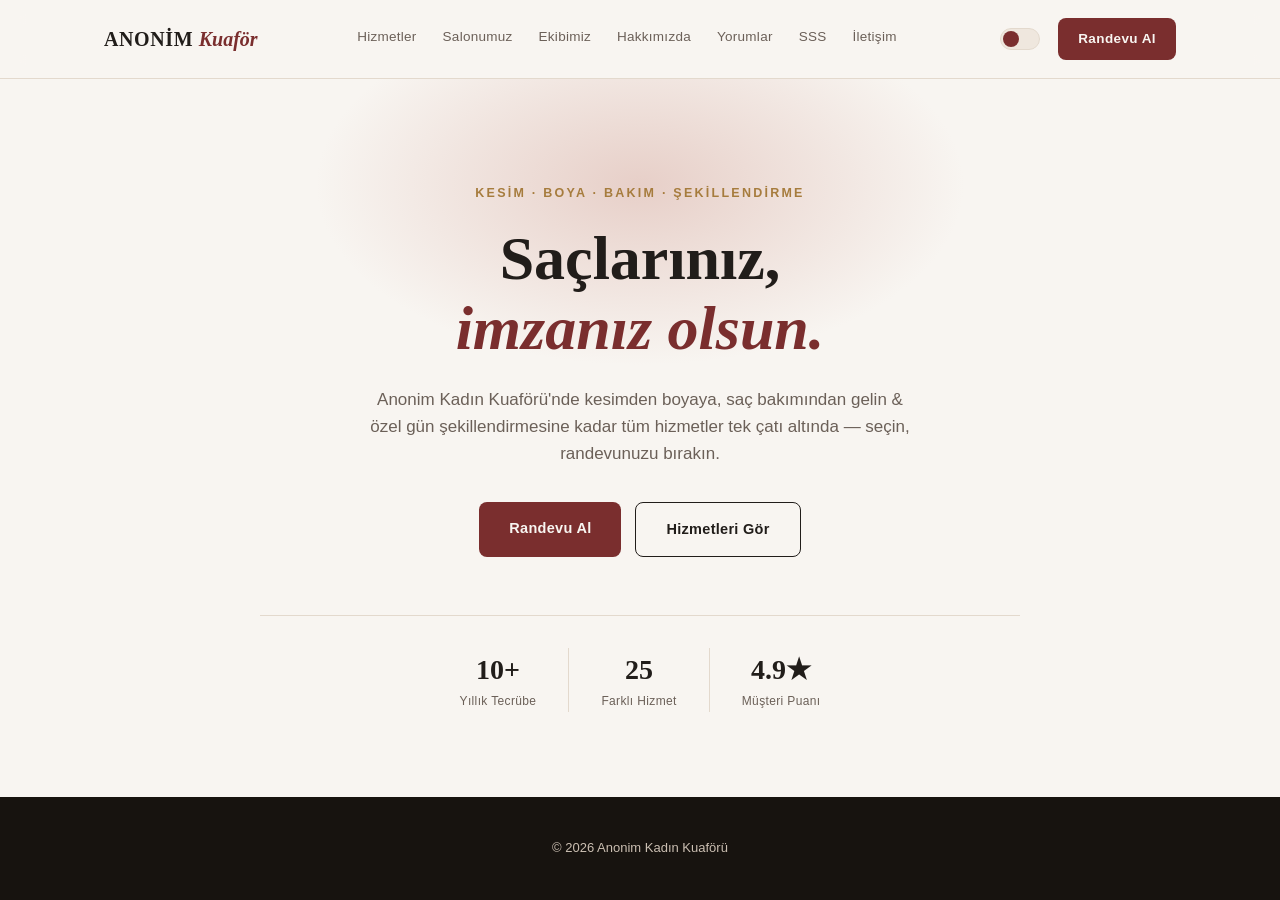
==== index.html @ 248fdbe5 "Anonim Kadın Kuaförü demo sitesi eklendi Anonim Güzellik Merkezi ile aynı standartta (kesim/boya/bak" ====
<!DOCTYPE html>
<html lang="tr">
<head>
<meta charset="UTF-8">
<meta name="viewport" content="width=device-width, initial-scale=1.0">
<title>Anonim Kadın Kuaförü — Kesim, Boya &amp; Saç Bakımı</title>
<meta name="description" content="Anonim Kadın Kuaförü — kesim, boyama, saç bakımı, gelin &amp; özel gün şekillendirmesi ve kalıcı düzleştirme hizmetleri. Hizmetlerinizi seçin, kolayca randevu alın.">

<meta property="og:type" content="website">
<meta property="og:url" content="https://anonimkadinkuafor.vercel.app/">
<meta property="og:title" content="Anonim Kadın Kuaförü">
<meta property="og:description" content="Kesimden boyaya, bakımdan özel gün şekillendirmesine — tek adreste, kolayca seçip randevu alın.">
<meta property="og:image" content="https://anonimkadinkuafor.vercel.app/assets/og-image.png">
<meta property="og:image:width" content="1200">
<meta property="og:image:height" content="630">
<meta name="twitter:card" content="summary_large_image">
<meta name="twitter:title" content="Anonim Kadın Kuaförü">
<meta name="twitter:description" content="Kesimden boyaya, bakımdan özel gün şekillendirmesine — tek adreste, kolayca seçip randevu alın.">
<meta name="twitter:image" content="https://anonimkadinkuafor.vercel.app/assets/og-image.png">

<link rel="icon" href="assets/favicon-64.png" type="image/png">
<link rel="apple-touch-icon" href="assets/logo-512.png">
<link rel="stylesheet" href="style.css">
<script>
  (function () {
    var saved = localStorage.getItem("theme");
    var prefersDark = window.matchMedia("(prefers-color-scheme: dark)").matches;
    document.documentElement.setAttribute("data-theme", saved || (prefersDark ? "dark" : "light"));
  })();
</script>
</head>
<body>

<header class="nav" id="nav">
  <div class="nav-inner">
    <a href="index.html" class="logo">Anonim <span class="logo-dim">Kuaför</span></a>
    <nav class="nav-links">
      <a href="hizmetler.html">Hizmetler</a>
      <a href="salonumuz.html">Salonumuz</a>
      <a href="ekibimiz.html">Ekibimiz</a>
      <a href="hakkimizda.html">Hakkımızda</a>
      <a href="yorumlar.html">Yorumlar</a>
      <a href="sss.html">SSS</a>
      <a href="iletisim.html">İletişim</a>
    </nav>
    <div class="nav-actions">
      <button class="theme-toggle" id="themeToggle" role="switch" aria-checked="false" aria-label="Karanlık modu aç/kapat">
        <span class="theme-toggle-track"><span class="theme-toggle-thumb"></span></span>
      </button>
      <a href="iletisim.html" class="nav-cta">Randevu Al</a>
    </div>
    <button class="menu-toggle" id="menuToggle" aria-label="Menüyü aç">
      <span></span><span></span><span></span>
    </button>
  </div>
  <nav class="nav-mobile" id="navMobile">
    <a href="hizmetler.html">Hizmetler</a>
    <a href="salonumuz.html">Salonumuz</a>
    <a href="ekibimiz.html">Ekibimiz</a>
    <a href="hakkimizda.html">Hakkımızda</a>
    <a href="yorumlar.html">Yorumlar</a>
    <a href="sss.html">SSS</a>
    <a href="iletisim.html">İletişim</a>
  </nav>
</header>

<main>

  <section class="hero" id="top">
    <div class="hero-inner reveal">
      <span class="hero-eyebrow">Kesim · Boya · Bakım · Şekillendirme</span>
      <h1>Saçlarınız,<br><em>imzanız olsun.</em></h1>
      <p class="hero-sub">Anonim Kadın Kuaförü'nde kesimden boyaya, saç bakımından gelin &amp; özel gün şekillendirmesine kadar tüm hizmetler tek çatı altında — seçin, randevunuzu bırakın.</p>
      <div class="hero-actions">
        <a href="iletisim.html" class="btn-primary">Randevu Al</a>
        <a href="hizmetler.html" class="btn-secondary">Hizmetleri Gör</a>
      </div>
      <div class="hero-stats">
        <div class="hero-stat">
          <div class="hero-stat-num">10+</div>
          <div class="hero-stat-label">Yıllık Tecrübe</div>
        </div>
        <div class="hero-stat">
          <div class="hero-stat-num">25</div>
          <div class="hero-stat-label">Farklı Hizmet</div>
        </div>
        <div class="hero-stat">
          <div class="hero-stat-num">4.9★</div>
          <div class="hero-stat-label">Müşteri Puanı</div>
        </div>
      </div>
    </div>
  </section>

</main>

<footer class="footer">
  <p>&copy; 2026 Anonim Kadın Kuaförü</p>
</footer>

<script src="script.js"></script>
</body>
</html>
---- style.css ----
:root {
  --bg: #f8f5f1;
  --bg-soft: #efe7de;
  --text: #211d1a;
  --text-soft: #6b6058;
  --accent: #7a2e2e;
  --accent-soft: #e7cfc8;
  --gold: #a67c3d;
  --border: #e3d9cd;
  --radius: 8px;
  --max: 1120px;
  --serif: Georgia, "Times New Roman", "Iowan Old Style", serif;
  --sans: -apple-system, BlinkMacSystemFont, "Segoe UI", Roboto, sans-serif;
}

[data-theme="dark"] {
  --bg: #17130f;
  --bg-soft: #221c17;
  --text: #f2ece5;
  --text-soft: #b3a598;
  --accent: #d98a6f;
  --accent-soft: #3a2620;
  --gold: #d4af6a;
  --border: #332a22;
}

* { box-sizing: border-box; }

html {
  background: var(--bg);
  transition: background-color 0.3s ease;
}

body {
  margin: 0;
  font-family: var(--sans);
  background: var(--bg);
  color: var(--text);
  line-height: 1.6;
  transition: background-color 0.3s ease, color 0.3s ease;
  min-height: 100vh;
  display: flex;
  flex-direction: column;
}

main { flex: 1 0 auto; }

img { max-width: 100%; display: block; }
a { color: inherit; text-decoration: none; }
ul { margin: 0; padding: 0; list-style: none; }

.reveal {
  opacity: 0;
  transform: translateY(16px);
  transition: opacity 0.6s ease, transform 0.6s ease;
}
.reveal.visible { opacity: 1; transform: translateY(0); }

/* Confetti */
.confetti-piece {
  position: fixed;
  width: 8px;
  height: 8px;
  border-radius: 1px;
  pointer-events: none;
  z-index: 400;
  animation: confetti-burst 1.2s ease-out forwards;
}
@keyframes confetti-burst {
  0% { transform: translate(0, 0) rotate(0deg); opacity: 1; }
  100% { transform: translate(var(--x), var(--y)) rotate(var(--r)); opacity: 0; }
}

/* Nav */
.nav {
  position: sticky;
  top: 0;
  z-index: 200;
  background: rgba(248, 245, 241, 0.86);
  backdrop-filter: blur(12px);
  border-bottom: 1px solid var(--border);
}
[data-theme="dark"] .nav { background: rgba(23, 19, 15, 0.86); }

.nav-inner {
  max-width: var(--max);
  margin: 0 auto;
  padding: 18px 24px;
  display: flex;
  align-items: center;
  justify-content: space-between;
  gap: 24px;
}

.logo {
  font-family: var(--serif);
  font-size: 20px;
  font-weight: 700;
  letter-spacing: 0.03em;
  text-transform: uppercase;
  color: var(--text);
}
.logo-dim { color: var(--accent); font-style: italic; text-transform: none; letter-spacing: 0; }

.nav-links {
  display: flex;
  gap: 26px;
  font-size: 13.5px;
  letter-spacing: 0.02em;
}
.nav-links a {
  color: var(--text-soft);
  transition: color 0.2s ease;
  padding-bottom: 4px;
  border-bottom: 1px solid transparent;
}
.nav-links a:hover, .nav-links a.active { color: var(--text); border-bottom-color: var(--gold); }

.nav-actions { display: flex; align-items: center; gap: 14px; }

.theme-toggle {
  background: none;
  border: none;
  cursor: pointer;
  padding: 4px;
}
.theme-toggle-track {
  width: 40px;
  height: 22px;
  border-radius: 980px;
  background: var(--bg-soft);
  border: 1px solid var(--border);
  display: block;
  position: relative;
}
.theme-toggle-thumb {
  position: absolute;
  top: 2px;
  left: 2px;
  width: 16px;
  height: 16px;
  border-radius: 50%;
  background: var(--accent);
  transition: transform 0.25s ease;
}
[data-theme="dark"] .theme-toggle-thumb { transform: translateX(18px); }

.nav-cta {
  background: var(--accent);
  color: var(--bg);
  padding: 10px 20px;
  border-radius: var(--radius);
  font-size: 13.5px;
  font-weight: 700;
  letter-spacing: 0.03em;
  white-space: nowrap;
}

.menu-toggle {
  display: none;
  flex-direction: column;
  gap: 5px;
  background: none;
  border: none;
  cursor: pointer;
  padding: 6px;
}
.menu-toggle span { width: 22px; height: 2px; background: var(--text); }

.nav-mobile {
  display: none;
  flex-direction: column;
  padding: 8px 24px 20px;
  gap: 14px;
  border-top: 1px solid var(--border);
}
.nav-mobile a { font-size: 15px; color: var(--text-soft); }
.nav-mobile a.active { color: var(--accent); }
.nav-mobile.open { display: flex; }

/* Hero */
.hero {
  padding: 100px 24px 84px;
  text-align: center;
  position: relative;
  overflow: hidden;
}
.hero::before {
  content: "";
  position: absolute;
  top: -20%;
  left: 50%;
  transform: translateX(-50%);
  width: 900px;
  height: 500px;
  background: radial-gradient(closest-side, var(--accent-soft), transparent 72%);
  z-index: 0;
}
.hero-inner { max-width: 760px; margin: 0 auto; position: relative; z-index: 1; }

.hero-eyebrow {
  display: inline-block;
  font-size: 12.5px;
  letter-spacing: 0.18em;
  text-transform: uppercase;
  color: var(--gold);
  font-weight: 700;
  margin-bottom: 20px;
}

.hero h1 {
  font-family: var(--serif);
  font-size: clamp(38px, 6vw, 62px);
  font-weight: 700;
  line-height: 1.14;
  margin: 0 0 22px;
}
.hero h1 em { color: var(--accent); font-style: italic; }

.hero-sub {
  font-size: 17px;
  color: var(--text-soft);
  max-width: 560px;
  margin: 0 auto 34px;
}

.hero-actions { display: flex; gap: 14px; justify-content: center; flex-wrap: wrap; }

.btn-primary {
  background: var(--accent);
  color: var(--bg);
  padding: 15px 30px;
  border-radius: var(--radius);
  font-size: 14.5px;
  font-weight: 700;
  letter-spacing: 0.02em;
  display: inline-block;
  transition: transform 0.2s ease, box-shadow 0.2s ease;
}
.btn-primary:hover { transform: translateY(-2px); box-shadow: 0 10px 24px rgba(122, 46, 46, 0.25); }

.btn-secondary {
  background: transparent;
  color: var(--text);
  border: 1px solid var(--text);
  padding: 15px 30px;
  border-radius: var(--radius);
  font-size: 14.5px;
  font-weight: 700;
  letter-spacing: 0.02em;
  display: inline-block;
  transition: background-color 0.2s ease, border-color 0.2s ease;
}
.btn-secondary:hover { background: var(--bg-soft); border-color: var(--gold); }

.hero-stats {
  display: flex;
  justify-content: center;
  gap: 0;
  margin-top: 58px;
  flex-wrap: wrap;
  border-top: 1px solid var(--border);
  padding-top: 32px;
}
.hero-stat {
  text-align: center;
  padding: 0 32px;
  border-right: 1px solid var(--border);
}
.hero-stat:last-child { border-right: none; }
.hero-stat-num {
  font-family: var(--serif);
  font-size: 28px;
  font-weight: 700;
  color: var(--text);
}
.hero-stat-label { font-size: 12px; color: var(--text-soft); letter-spacing: 0.03em; }

/* Section shared */
.section-head { max-width: var(--max); margin: 0 auto 44px; padding: 0 24px; text-align: center; }
.section-head .eyebrow {
  font-size: 12.5px;
  letter-spacing: 0.16em;
  text-transform: uppercase;
  color: var(--gold);
  font-weight: 700;
  display: block;
  margin-bottom: 12px;
}
.section-head h2 {
  font-family: var(--serif);
  font-size: clamp(28px, 4vw, 40px);
  margin: 0 0 12px;
}
.section-head p { color: var(--text-soft); font-size: 16px; max-width: 560px; margin: 0 auto; }

section { padding: 90px 24px; }

/* Services — list/menu style (kart yerine satır) */
.services { background: var(--bg-soft); }

.service-category { max-width: 800px; margin: 0 auto 52px; }
.service-category:last-child { margin-bottom: 0; }

.service-category-title {
  font-family: var(--serif);
  font-size: 13px;
  font-weight: 700;
  letter-spacing: 0.12em;
  text-transform: uppercase;
  color: var(--gold);
  margin: 0 0 4px;
}

.service-list { }

.service-card {
  display: flex;
  align-items: center;
  justify-content: space-between;
  gap: 20px;
  padding: 20px 0;
  border-bottom: 1px solid var(--border);
  background: none;
  transition: padding-left 0.2s ease;
}
.service-card:first-child { border-top: 1px solid var(--border); }
.service-card.selected { padding-left: 10px; border-bottom-color: var(--accent); }

.service-card-info { flex: 1; min-width: 0; }
.service-card h3 { font-family: var(--serif); font-size: 18px; margin: 0 0 6px; font-weight: 700; }
.service-card p { font-size: 14px; color: var(--text-soft); margin: 0; line-height: 1.5; }

.service-meta {
  flex-shrink: 0;
  display: flex;
  align-items: center;
  gap: 16px;
}
.service-duration {
  font-size: 12px;
  color: var(--text-soft);
  border: 1px solid var(--border);
  border-radius: var(--radius);
  padding: 4px 10px;
  white-space: nowrap;
}

.service-select-btn {
  flex-shrink: 0;
  width: 40px;
  height: 40px;
  border-radius: 50%;
  border: 1px solid var(--accent);
  background: transparent;
  color: var(--accent);
  font-size: 20px;
  font-weight: 400;
  font-family: var(--sans);
  cursor: pointer;
  transition: background-color 0.2s ease, color 0.2s ease;
  display: flex;
  align-items: center;
  justify-content: center;
  line-height: 1;
}
.service-select-btn:hover { background: var(--accent-soft); }
.service-select-btn.is-selected {
  background: var(--accent);
  color: var(--bg);
  font-size: 15px;
}

.cart-bar {
  position: sticky;
  bottom: 20px;
  max-width: 420px;
  margin: 40px auto 0;
  background: var(--bg);
  border: 1px solid var(--border);
  border-radius: var(--radius);
  padding: 12px 12px 12px 22px;
  display: none;
  align-items: center;
  justify-content: space-between;
  gap: 16px;
  box-shadow: 0 10px 30px rgba(0,0,0,0.16);
  z-index: 200;
}
[data-theme="dark"] .cart-bar { background: var(--bg-soft); }
.cart-bar.visible { display: flex; }
.cart-bar span { font-size: 14px; font-weight: 600; }
.cart-bar .btn-primary { padding: 10px 20px; font-size: 13.5px; }

/* Space / gallery */
.space-grid {
  max-width: var(--max);
  margin: 0 auto;
  display: grid;
  grid-template-columns: repeat(3, 1fr);
  gap: 20px;
}
.space-card {
  border-radius: var(--radius);
  height: 260px;
  position: relative;
  overflow: hidden;
  display: flex;
  align-items: flex-end;
  padding: 20px;
  color: #fff;
  background: var(--accent-soft);
}
.space-card img {
  position: absolute;
  inset: 0;
  width: 100%;
  height: 100%;
  object-fit: cover;
  filter: grayscale(0.1);
}
.space-card::after {
  content: "";
  position: absolute;
  inset: 0;
  background: linear-gradient(180deg, transparent 40%, rgba(0,0,0,0.6) 100%);
}
.space-card span { position: relative; z-index: 1; font-weight: 600; font-size: 14.5px; letter-spacing: 0.02em; }

.location-note {
  max-width: var(--max);
  margin: 32px auto 0;
  display: flex;
  align-items: center;
  gap: 10px;
  justify-content: center;
  color: var(--text-soft);
  font-size: 14.5px;
}
.location-note svg { width: 18px; height: 18px; fill: var(--accent); flex-shrink: 0; }

.map-embed {
  position: relative;
  max-width: var(--max);
  margin: 24px auto 0;
  height: 280px;
  border-radius: var(--radius);
  overflow: hidden;
  border: 1px solid var(--border);
}
.map-embed iframe {
  width: 100%;
  height: 100%;
  border: 0;
  pointer-events: none;
  filter: grayscale(0.2);
}
.map-overlay {
  position: absolute;
  inset: 0;
  z-index: 2;
  cursor: pointer;
}
.map-cta {
  position: absolute;
  bottom: 16px;
  left: 16px;
  z-index: 3;
  background: var(--bg);
  color: var(--text);
  padding: 9px 18px;
  border-radius: var(--radius);
  font-size: 13px;
  font-weight: 700;
  box-shadow: 0 6px 18px rgba(0,0,0,0.18);
  pointer-events: none;
}

/* About */
.about-inner {
  max-width: 780px;
  margin: 0 auto;
  text-align: center;
}
.about-inner p { color: var(--text-soft); font-size: 16.5px; margin: 0 auto 18px; max-width: 640px; }
.about-inner p:last-of-type { margin-bottom: 0; }
.about-signature {
  margin-top: 28px;
  font-family: var(--serif);
  font-style: italic;
  font-size: 18px;
  color: var(--accent);
}

/* Team */
.team { background: var(--bg-soft); }
.team-grid {
  max-width: var(--max);
  margin: 0 auto;
  display: grid;
  grid-template-columns: repeat(3, 1fr);
  gap: 28px;
}
.team-card { text-align: center; }
.team-photo {
  width: 100%;
  aspect-ratio: 3 / 4;
  border-radius: var(--radius);
  overflow: hidden;
  margin: 0 auto 18px;
  box-shadow: 0 6px 20px rgba(0,0,0,0.12);
}
.team-photo img { width: 100%; height: 100%; object-fit: cover; }
.team-name { font-family: var(--serif); font-size: 19px; font-weight: 700; margin-bottom: 4px; }
.team-role { font-size: 12.5px; color: var(--gold); font-weight: 700; letter-spacing: 0.03em; text-transform: uppercase; margin-bottom: 10px; }
.team-bio { font-size: 13.5px; color: var(--text-soft); max-width: 280px; margin: 0 auto; line-height: 1.6; }

/* Testimonials */
.testimonials { background: var(--bg-soft); }
.testi-grid {
  max-width: var(--max);
  margin: 0 auto;
  display: grid;
  grid-template-columns: repeat(3, 1fr);
  gap: 20px;
}
.testi-card {
  background: var(--bg);
  border-radius: var(--radius);
  padding: 26px 24px;
  border: 1px solid var(--border);
  border-top: 3px solid var(--gold);
}
[data-theme="dark"] .testi-card { background: var(--bg-soft); }
.testi-stars { color: var(--gold); font-size: 15px; margin-bottom: 12px; letter-spacing: 2px; }
.testi-card p { font-size: 14.5px; color: var(--text); margin: 0 0 16px; line-height: 1.6; font-style: italic; }
.testi-name { font-weight: 700; font-size: 14px; }
.testi-role { font-size: 12.5px; color: var(--text-soft); }

/* FAQ */
.faq { max-width: 760px; margin: 0 auto; padding: 90px 24px; }
.faq-item {
  border: none;
  border-bottom: 1px solid var(--border);
  padding: 4px 0;
  margin-bottom: 0;
  background: none;
  counter-increment: faq;
}
.faq { counter-reset: faq; }
.faq-item summary {
  cursor: pointer;
  font-weight: 700;
  font-family: var(--serif);
  font-size: 17px;
  padding: 18px 0;
  list-style: none;
  position: relative;
  padding-right: 30px;
}
.faq-item summary::before {
  content: counter(faq, decimal-leading-zero) "  ";
  color: var(--gold);
  font-family: var(--sans);
  font-size: 13px;
  font-weight: 700;
  vertical-align: middle;
}
.faq-item summary::-webkit-details-marker { display: none; }
.faq-item summary::after {
  content: "+";
  position: absolute;
  right: 0;
  top: 16px;
  font-size: 20px;
  color: var(--accent);
}
.faq-item[open] summary::after { content: "–"; }
.faq-item p { margin: 0 0 20px; color: var(--text-soft); font-size: 14.5px; line-height: 1.6; }

/* Contact */
.contact-inner { max-width: 720px; margin: 0 auto; text-align: center; }
.contact-inner h2 { font-family: var(--serif); font-size: clamp(28px, 4vw, 40px); margin: 0 0 12px; }
.contact-inner > p { color: var(--text-soft); margin: 0 0 8px; }
.response-note { font-size: 13px; opacity: 0.75; margin-bottom: 34px !important; }

.contact-methods {
  display: flex;
  flex-direction: column;
  gap: 12px;
  max-width: 420px;
  margin: 0 auto 40px;
}
.contact-item {
  display: flex;
  align-items: center;
  gap: 16px;
  background: var(--bg-soft);
  border: 1px solid var(--border);
  border-radius: var(--radius);
  padding: 14px 18px;
  text-align: left;
}
.contact-icon { flex-shrink: 0; width: 22px; height: 22px; }
.contact-icon svg { width: 100%; height: 100%; fill: var(--accent); }
.contact-label { display: block; font-size: 12.5px; color: var(--text-soft); }
.contact-value { display: block; font-size: 14.5px; font-weight: 600; }

.hours-address {
  max-width: 420px;
  margin: 0 auto 40px;
  display: flex;
  gap: 14px;
}
.hours-address-item {
  flex: 1;
  background: var(--bg-soft);
  border: 1px solid var(--border);
  border-radius: var(--radius);
  padding: 14px 16px;
  text-align: left;
}
.hours-address-label {
  display: block;
  font-size: 12px;
  color: var(--text-soft);
  margin-bottom: 4px;
}
.hours-address-value {
  display: block;
  font-size: 13.5px;
  font-weight: 600;
}

.selected-services {
  max-width: 520px;
  margin: 0 auto 24px;
  text-align: left;
}
.selected-services-label {
  display: block;
  font-size: 13px;
  color: var(--text-soft);
  margin-bottom: 10px;
}
.selected-services-chips {
  display: flex;
  flex-wrap: wrap;
  gap: 8px;
}
.service-chip {
  display: inline-flex;
  align-items: center;
  gap: 8px;
  background: var(--accent-soft);
  color: var(--text);
  padding: 7px 8px 7px 14px;
  border-radius: var(--radius);
  font-size: 13.5px;
  font-weight: 600;
}
.service-chip button {
  background: rgba(0,0,0,0.12);
  border: none;
  color: inherit;
  width: 18px;
  height: 18px;
  border-radius: 50%;
  cursor: pointer;
  font-size: 12px;
  line-height: 1;
  display: flex;
  align-items: center;
  justify-content: center;
}
.selected-services-empty {
  font-size: 14px;
  color: var(--text-soft);
}
.selected-services-empty a { color: var(--accent); text-decoration: underline; }

.contact-form {
  max-width: 520px;
  margin: 0 auto;
  text-align: left;
  display: flex;
  flex-direction: column;
  gap: 14px;
}
.form-row { display: flex; gap: 14px; }
.form-row input, .form-row select { flex: 1; }
.contact-form input,
.contact-form select,
.contact-form textarea {
  width: 100%;
  padding: 13px 16px;
  border-radius: var(--radius);
  border: 1px solid var(--border);
  background: var(--bg-soft);
  color: var(--text);
  font-family: var(--sans);
  font-size: 14.5px;
}
.contact-form textarea { resize: vertical; min-height: 90px; }
.hidden-field { display: none; }

.form-status { font-size: 14px; min-height: 20px; }
.form-status.success { color: #1a7f37; }
.form-status.error { color: #d1242f; }
[data-theme="dark"] .form-status.success { color: #63e6be; }
[data-theme="dark"] .form-status.error { color: #ff8a8a; }

/* Footer */
.footer {
  background: #17130f;
  color: #cbbfb2;
  text-align: center;
  padding: 28px 24px;
  font-size: 13px;
}
.footer a { text-decoration: underline; opacity: 0.85; }

/* Scroll progress */
.scroll-progress {
  position: fixed;
  top: 0;
  left: 0;
  height: 3px;
  width: 0%;
  background: var(--gold);
  z-index: 300;
}

@media (max-width: 860px) {
  .space-grid { grid-template-columns: 1fr; }
  .team-grid { grid-template-columns: 1fr; max-width: 320px; }
  .testi-grid { grid-template-columns: 1fr; }
}

@media (max-width: 720px) {
  .nav-links, .nav-cta { display: none; }
  .menu-toggle { display: flex; }
  .form-row { flex-direction: column; }
  .hero-stats { gap: 8px; }
  .hero-stat { padding: 0 18px; }
  section { padding: 64px 20px; }
  .service-card { align-items: flex-start; }
  .service-meta { flex-direction: column; align-items: flex-end; gap: 8px; }
}
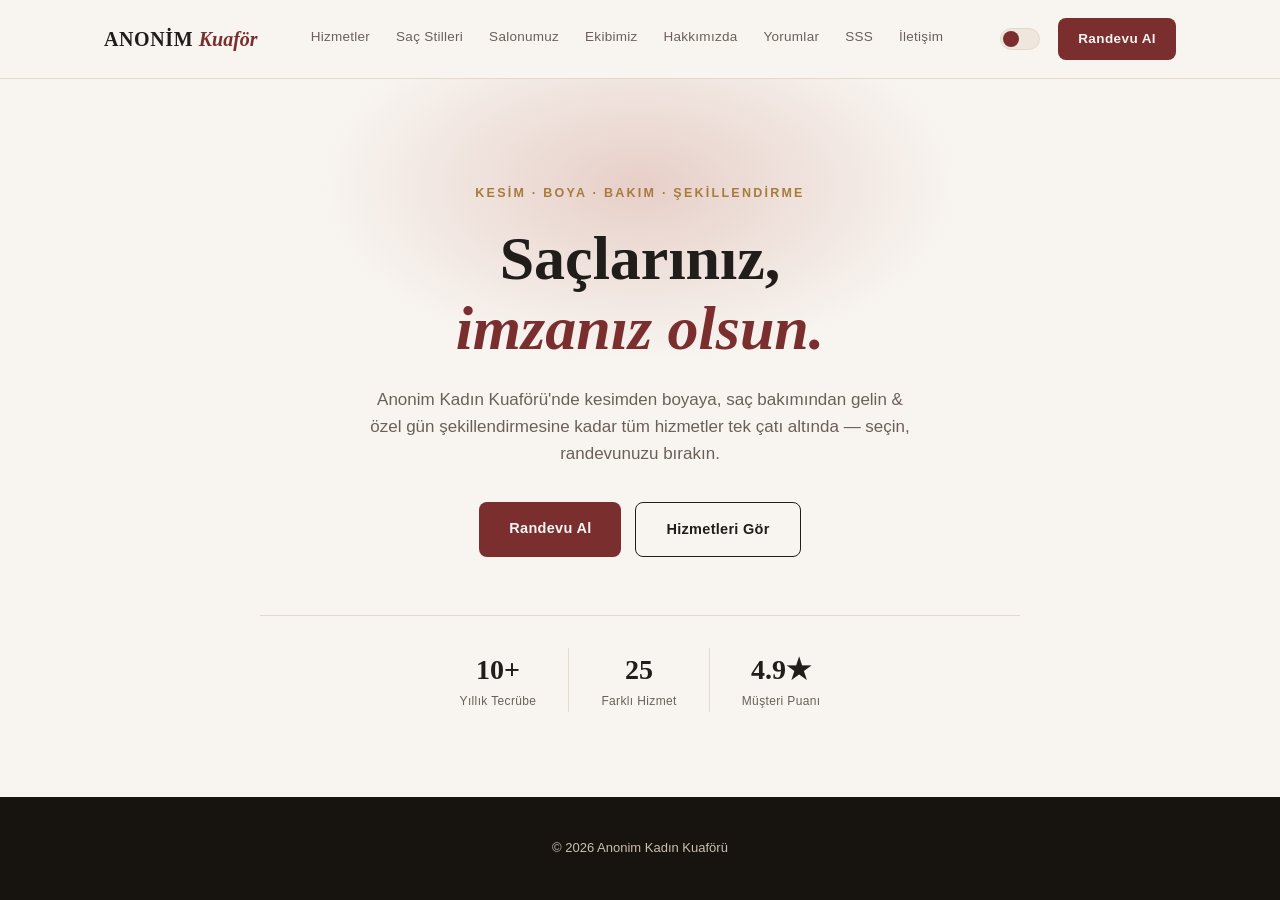
==== commit 6ff456bb: "Hizmetlerden süre bilgisi kaldırıldı, Saç Stilleri sayfası ve saç önerici test eklendi - Hizmetler s" ====
--- a/index.html
+++ b/index.html
@@ -36,6 +36,7 @@
     <a href="index.html" class="logo">Anonim <span class="logo-dim">Kuaför</span></a>
     <nav class="nav-links">
       <a href="hizmetler.html">Hizmetler</a>
+      <a href="sacstilleri.html">Saç Stilleri</a>
       <a href="salonumuz.html">Salonumuz</a>
       <a href="ekibimiz.html">Ekibimiz</a>
       <a href="hakkimizda.html">Hakkımızda</a>
@@ -55,6 +56,7 @@
   </div>
   <nav class="nav-mobile" id="navMobile">
     <a href="hizmetler.html">Hizmetler</a>
+      <a href="sacstilleri.html">Saç Stilleri</a>
     <a href="salonumuz.html">Salonumuz</a>
     <a href="ekibimiz.html">Ekibimiz</a>
     <a href="hakkimizda.html">Hakkımızda</a>
--- a/style.css
+++ b/style.css
@@ -296,6 +296,111 @@
 
 section { padding: 90px 24px; }
 
+/* Saç Stilleri gallery */
+.style-grid {
+  max-width: var(--max);
+  margin: 0 auto;
+  display: grid;
+  grid-template-columns: repeat(3, 1fr);
+  gap: 20px;
+}
+.style-card {
+  background: var(--bg);
+  border: 1px solid var(--border);
+  border-radius: var(--radius);
+  overflow: hidden;
+}
+[data-theme="dark"] .style-card { background: var(--bg-soft); }
+.style-card-img { height: 200px; overflow: hidden; }
+.style-card-img img { width: 100%; height: 100%; object-fit: cover; }
+.style-card-body { padding: 18px 20px; }
+.style-card h3 { font-family: var(--serif); font-size: 17px; margin: 0 0 6px; }
+.style-card p { font-size: 13.5px; color: var(--text-soft); margin: 0; line-height: 1.55; }
+
+/* Saç önerici (quiz) */
+.quiz {
+  max-width: 640px;
+  margin: 56px auto 0;
+  background: var(--bg);
+  border: 1px solid var(--border);
+  border-radius: var(--radius);
+  padding: 32px;
+}
+[data-theme="dark"] .quiz { background: var(--bg-soft); }
+.quiz-title {
+  font-family: var(--serif);
+  font-size: 22px;
+  margin: 0 0 6px;
+  text-align: center;
+}
+.quiz-sub {
+  font-size: 14px;
+  color: var(--text-soft);
+  text-align: center;
+  margin: 0 0 28px;
+}
+.quiz-form {
+  display: flex;
+  flex-direction: column;
+  gap: 16px;
+}
+.quiz-row { display: flex; gap: 14px; }
+.quiz-field { flex: 1; }
+.quiz-field label {
+  display: block;
+  font-size: 12.5px;
+  font-weight: 700;
+  color: var(--text-soft);
+  text-transform: uppercase;
+  letter-spacing: 0.03em;
+  margin-bottom: 6px;
+}
+.quiz-field input,
+.quiz-field select {
+  width: 100%;
+  padding: 12px 14px;
+  border-radius: var(--radius);
+  border: 1px solid var(--border);
+  background: var(--bg-soft);
+  color: var(--text);
+  font-family: var(--sans);
+  font-size: 14px;
+}
+[data-theme="dark"] .quiz-field input,
+[data-theme="dark"] .quiz-field select { background: var(--bg); }
+.quiz-submit {
+  margin-top: 8px;
+  border: none;
+  cursor: pointer;
+  width: 100%;
+}
+
+.quiz-result {
+  margin-top: 28px;
+  padding-top: 28px;
+  border-top: 1px solid var(--border);
+  text-align: center;
+  display: none;
+}
+.quiz-result.visible { display: block; }
+.quiz-result-eyebrow {
+  font-size: 12px;
+  letter-spacing: 0.14em;
+  text-transform: uppercase;
+  color: var(--gold);
+  font-weight: 700;
+  margin-bottom: 10px;
+}
+.quiz-result-name {
+  font-family: var(--serif);
+  font-size: 26px;
+  margin: 0 0 12px;
+  color: var(--accent);
+}
+[data-theme="dark"] .quiz-result-name { color: var(--gold); }
+.quiz-result-desc { font-size: 14.5px; color: var(--text); margin: 0 0 8px; line-height: 1.6; }
+.quiz-result-why { font-size: 13px; color: var(--text-soft); font-style: italic; margin: 0; }
+
 /* Services — list/menu style (kart yerine satır) */
 .services { background: var(--bg-soft); }
 
@@ -520,9 +625,13 @@
 .testi-grid {
   max-width: var(--max);
   margin: 0 auto;
-  display: grid;
-  grid-template-columns: repeat(3, 1fr);
+  display: flex;
+  overflow-x: auto;
   gap: 20px;
+  padding: 4px 4px 16px;
+  scroll-snap-type: x proximity;
+  scrollbar-width: thin;
+  scrollbar-color: var(--gold) transparent;
 }
 .testi-card {
   background: var(--bg);
@@ -530,6 +639,8 @@
   padding: 26px 24px;
   border: 1px solid var(--border);
   border-top: 3px solid var(--gold);
+  flex: 0 0 300px;
+  scroll-snap-align: start;
 }
 [data-theme="dark"] .testi-card { background: var(--bg-soft); }
 .testi-stars { color: var(--gold); font-size: 15px; margin-bottom: 12px; letter-spacing: 2px; }
@@ -734,7 +845,6 @@
 @media (max-width: 860px) {
   .space-grid { grid-template-columns: 1fr; }
   .team-grid { grid-template-columns: 1fr; max-width: 320px; }
-  .testi-grid { grid-template-columns: 1fr; }
 }
 
 @media (max-width: 720px) {
